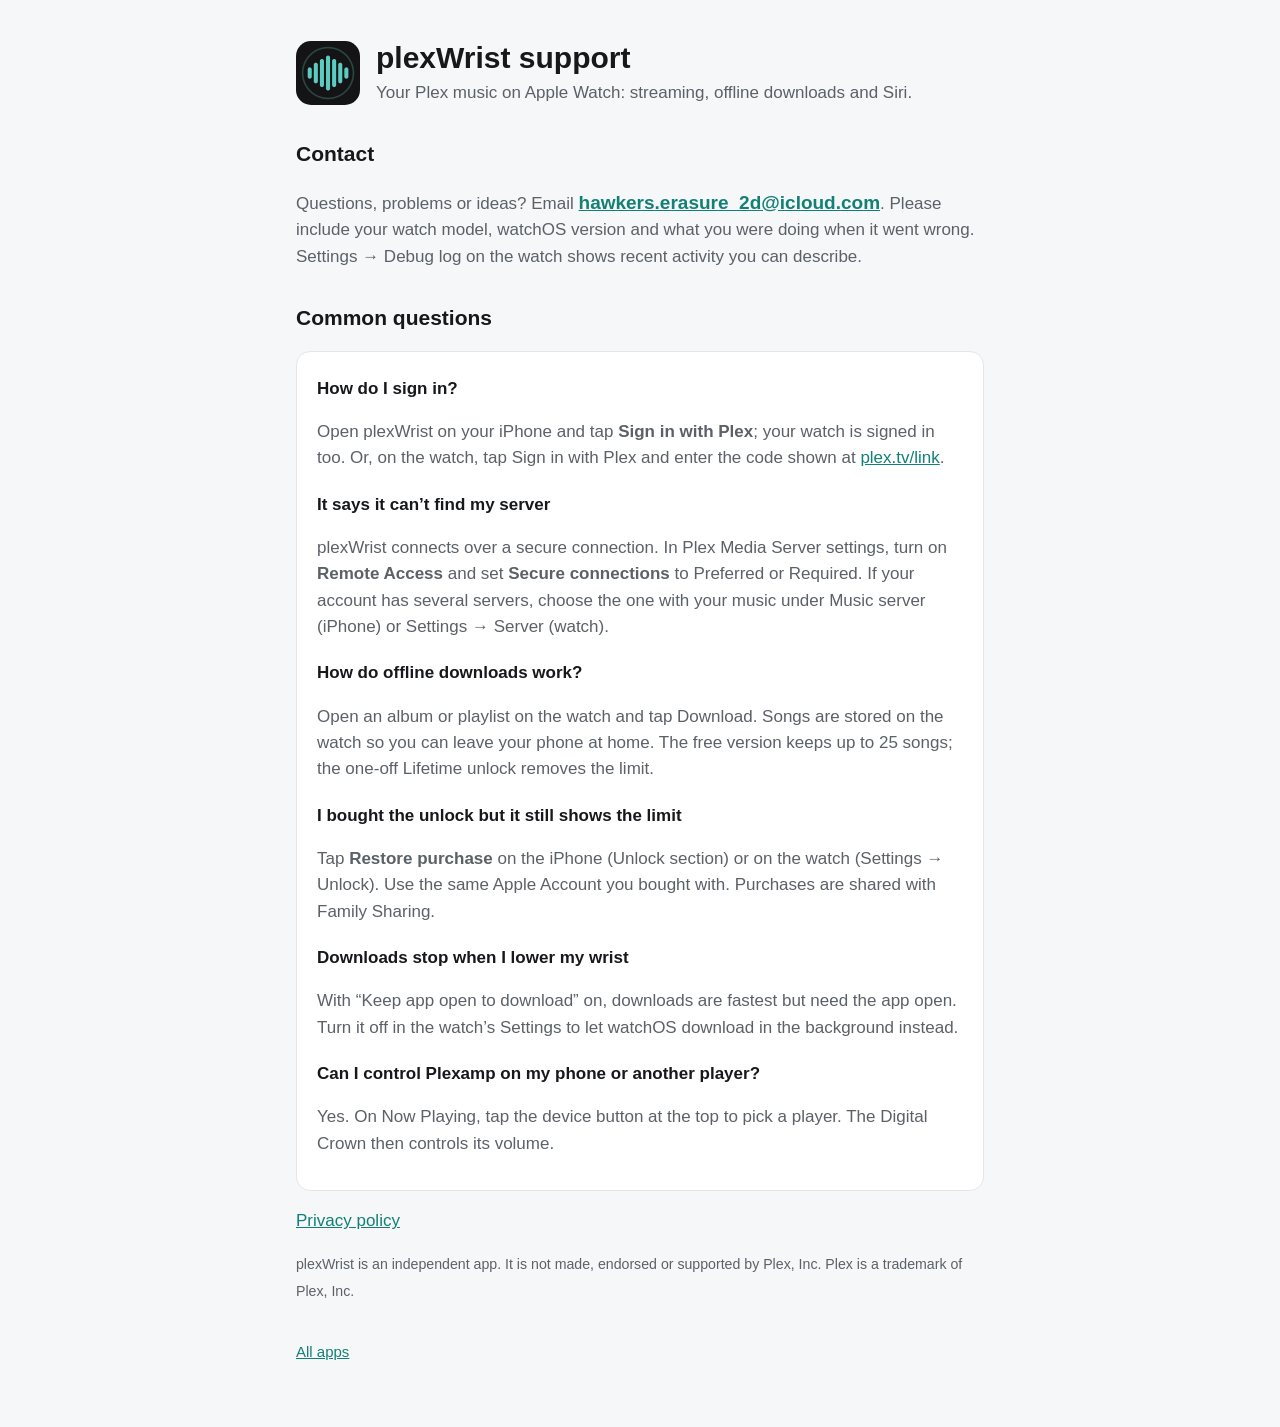
==== plexwrist/index.html @ 4ecadef0 "Support and privacy pages for plexWrist and Leave By Co-Authored-By: Claude Opus 5.5 <noreply@anthro" ====
<!doctype html>
<html lang="en">
<head>
<meta charset="utf-8">
<meta name="viewport" content="width=device-width, initial-scale=1">
<title>plexWrist support</title>
<link rel="stylesheet" href="../style.css">
</head>
<body class="">
<main>
<header><img src="icon.png" alt=""><div><h1>plexWrist support</h1><p class="lede">Your Plex music on Apple Watch: streaming, offline downloads and Siri.</p></div></header>
<h2>Contact</h2>
<p>Questions, problems or ideas? Email <a class="contact" href="mailto:hawkers.erasure_2d@icloud.com?subject=plexWrist">hawkers.erasure_2d@icloud.com</a>. Please include your watch model, watchOS version and what you were doing when it went wrong. Settings → Debug log on the watch shows recent activity you can describe.</p>
<h2>Common questions</h2>
<div class="card">
<h3>How do I sign in?</h3><p>Open plexWrist on your iPhone and tap <strong>Sign in with Plex</strong>; your watch is signed in too. Or, on the watch, tap Sign in with Plex and enter the code shown at <a href="https://plex.tv/link">plex.tv/link</a>.</p>
<h3>It says it can’t find my server</h3><p>plexWrist connects over a secure connection. In Plex Media Server settings, turn on <strong>Remote Access</strong> and set <strong>Secure connections</strong> to Preferred or Required. If your account has several servers, choose the one with your music under Music server (iPhone) or Settings → Server (watch).</p>
<h3>How do offline downloads work?</h3><p>Open an album or playlist on the watch and tap Download. Songs are stored on the watch so you can leave your phone at home. The free version keeps up to 25 songs; the one-off Lifetime unlock removes the limit.</p>
<h3>I bought the unlock but it still shows the limit</h3><p>Tap <strong>Restore purchase</strong> on the iPhone (Unlock section) or on the watch (Settings → Unlock). Use the same Apple Account you bought with. Purchases are shared with Family Sharing.</p>
<h3>Downloads stop when I lower my wrist</h3><p>With “Keep app open to download” on, downloads are fastest but need the app open. Turn it off in the watch’s Settings to let watchOS download in the background instead.</p>
<h3>Can I control Plexamp on my phone or another player?</h3><p>Yes. On Now Playing, tap the device button at the top to pick a player. The Digital Crown then controls its volume.</p>
</div>
<p><a href="privacy.html">Privacy policy</a></p>
<p><small>plexWrist is an independent app. It is not made, endorsed or supported by Plex, Inc. Plex is a trademark of Plex, Inc.</small></p>
<nav><a href="../">All apps</a></nav>
</main>
</body>
</html>
---- style.css ----
:root { --bg:#f6f7f8; --card:#fff; --text:#16181b; --muted:#5b6168; --line:#e3e6ea; --accent:#128075; }
@media (prefers-color-scheme: dark) { :root { --bg:#111214; --card:#1b1d20; --text:#eef0f2; --muted:#a0a7ae; --line:#2b2e33; --accent:#5cccbf; } }
.leaveby { --accent:#1d5fa8; }
@media (prefers-color-scheme: dark) { .leaveby { --accent:#7fb2f0; } }
* { box-sizing: border-box; }
body { margin:0; background:var(--bg); color:var(--text); font:17px/1.55 -apple-system, BlinkMacSystemFont, "Segoe UI", Roboto, sans-serif; }
main { max-width: 720px; margin: 0 auto; padding: 40px 16px 64px; }
header { display:flex; align-items:center; gap:16px; margin-bottom:28px; }
header img { width:64px; height:64px; border-radius:15px; }
h1 { font-size:30px; line-height:1.2; margin:0; }
h2 { font-size:21px; margin:32px 0 8px; }
h3 { font-size:17px; margin:20px 0 4px; }
p, li { color:var(--muted); }
.lede { margin:4px 0 0; }
a { color:var(--accent); }
.card { background:var(--card); border:1px solid var(--line); border-radius:14px; padding:4px 20px 16px; margin:16px 0; }
.apps { display:grid; gap:14px; }
.app { display:flex; gap:14px; align-items:center; background:var(--card); border:1px solid var(--line); border-radius:14px; padding:14px; text-decoration:none; color:var(--text); }
.app img { width:52px; height:52px; border-radius:12px; }
.app span { color:var(--muted); font-size:15px; display:block; }
.contact { font-size:19px; font-weight:600; }
nav { margin-top:36px; font-size:15px; color:var(--muted); }
small { color:var(--muted); }
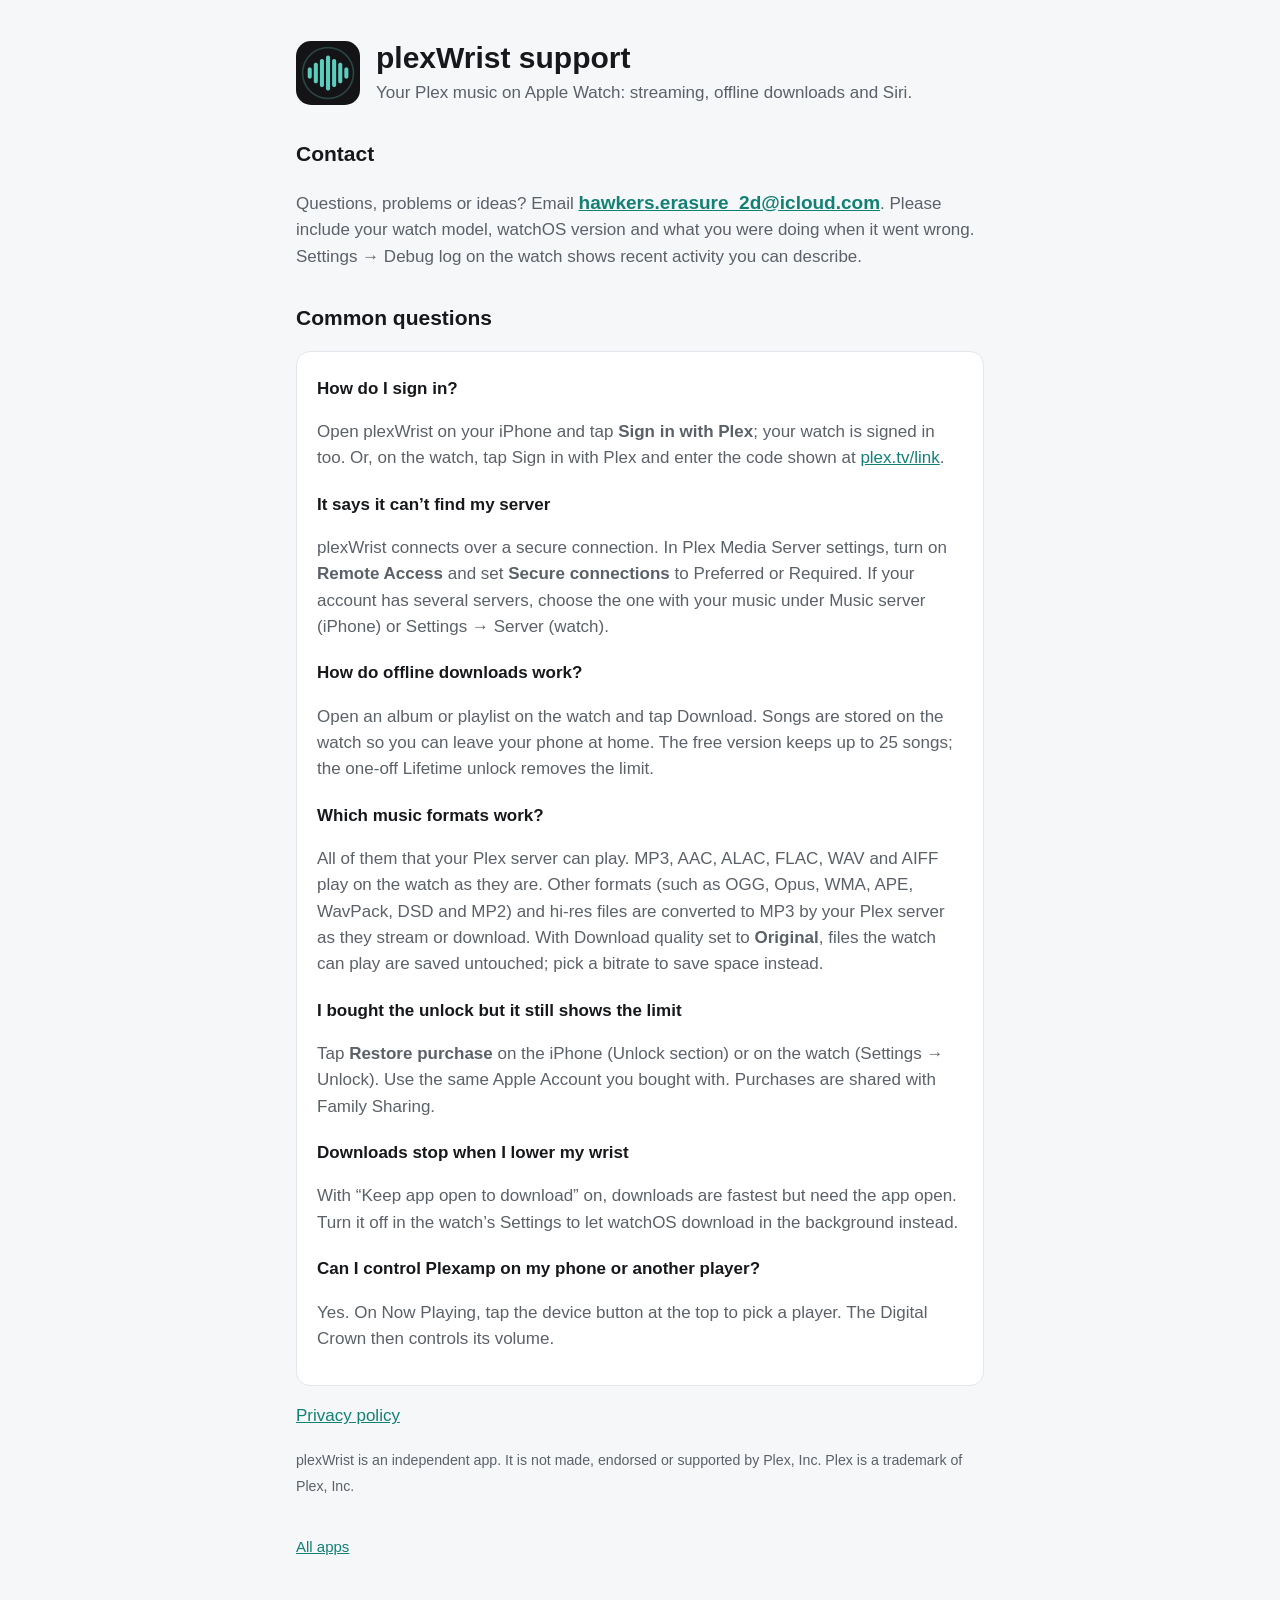
==== commit f5de03af: "plexWrist: supported formats FAQ Co-Authored-By: Claude Opus 5.5 <noreply@anthropic.com>" ====
--- a/plexwrist/index.html
+++ b/plexwrist/index.html
@@ -16,6 +16,7 @@
 <h3>How do I sign in?</h3><p>Open plexWrist on your iPhone and tap <strong>Sign in with Plex</strong>; your watch is signed in too. Or, on the watch, tap Sign in with Plex and enter the code shown at <a href="https://plex.tv/link">plex.tv/link</a>.</p>
 <h3>It says it can’t find my server</h3><p>plexWrist connects over a secure connection. In Plex Media Server settings, turn on <strong>Remote Access</strong> and set <strong>Secure connections</strong> to Preferred or Required. If your account has several servers, choose the one with your music under Music server (iPhone) or Settings → Server (watch).</p>
 <h3>How do offline downloads work?</h3><p>Open an album or playlist on the watch and tap Download. Songs are stored on the watch so you can leave your phone at home. The free version keeps up to 25 songs; the one-off Lifetime unlock removes the limit.</p>
+<h3>Which music formats work?</h3><p>All of them that your Plex server can play. MP3, AAC, ALAC, FLAC, WAV and AIFF play on the watch as they are. Other formats (such as OGG, Opus, WMA, APE, WavPack, DSD and MP2) and hi-res files are converted to MP3 by your Plex server as they stream or download. With Download quality set to <strong>Original</strong>, files the watch can play are saved untouched; pick a bitrate to save space instead.</p>
 <h3>I bought the unlock but it still shows the limit</h3><p>Tap <strong>Restore purchase</strong> on the iPhone (Unlock section) or on the watch (Settings → Unlock). Use the same Apple Account you bought with. Purchases are shared with Family Sharing.</p>
 <h3>Downloads stop when I lower my wrist</h3><p>With “Keep app open to download” on, downloads are fastest but need the app open. Turn it off in the watch’s Settings to let watchOS download in the background instead.</p>
 <h3>Can I control Plexamp on my phone or another player?</h3><p>Yes. On Now Playing, tap the device button at the top to pick a player. The Digital Crown then controls its volume.</p>
